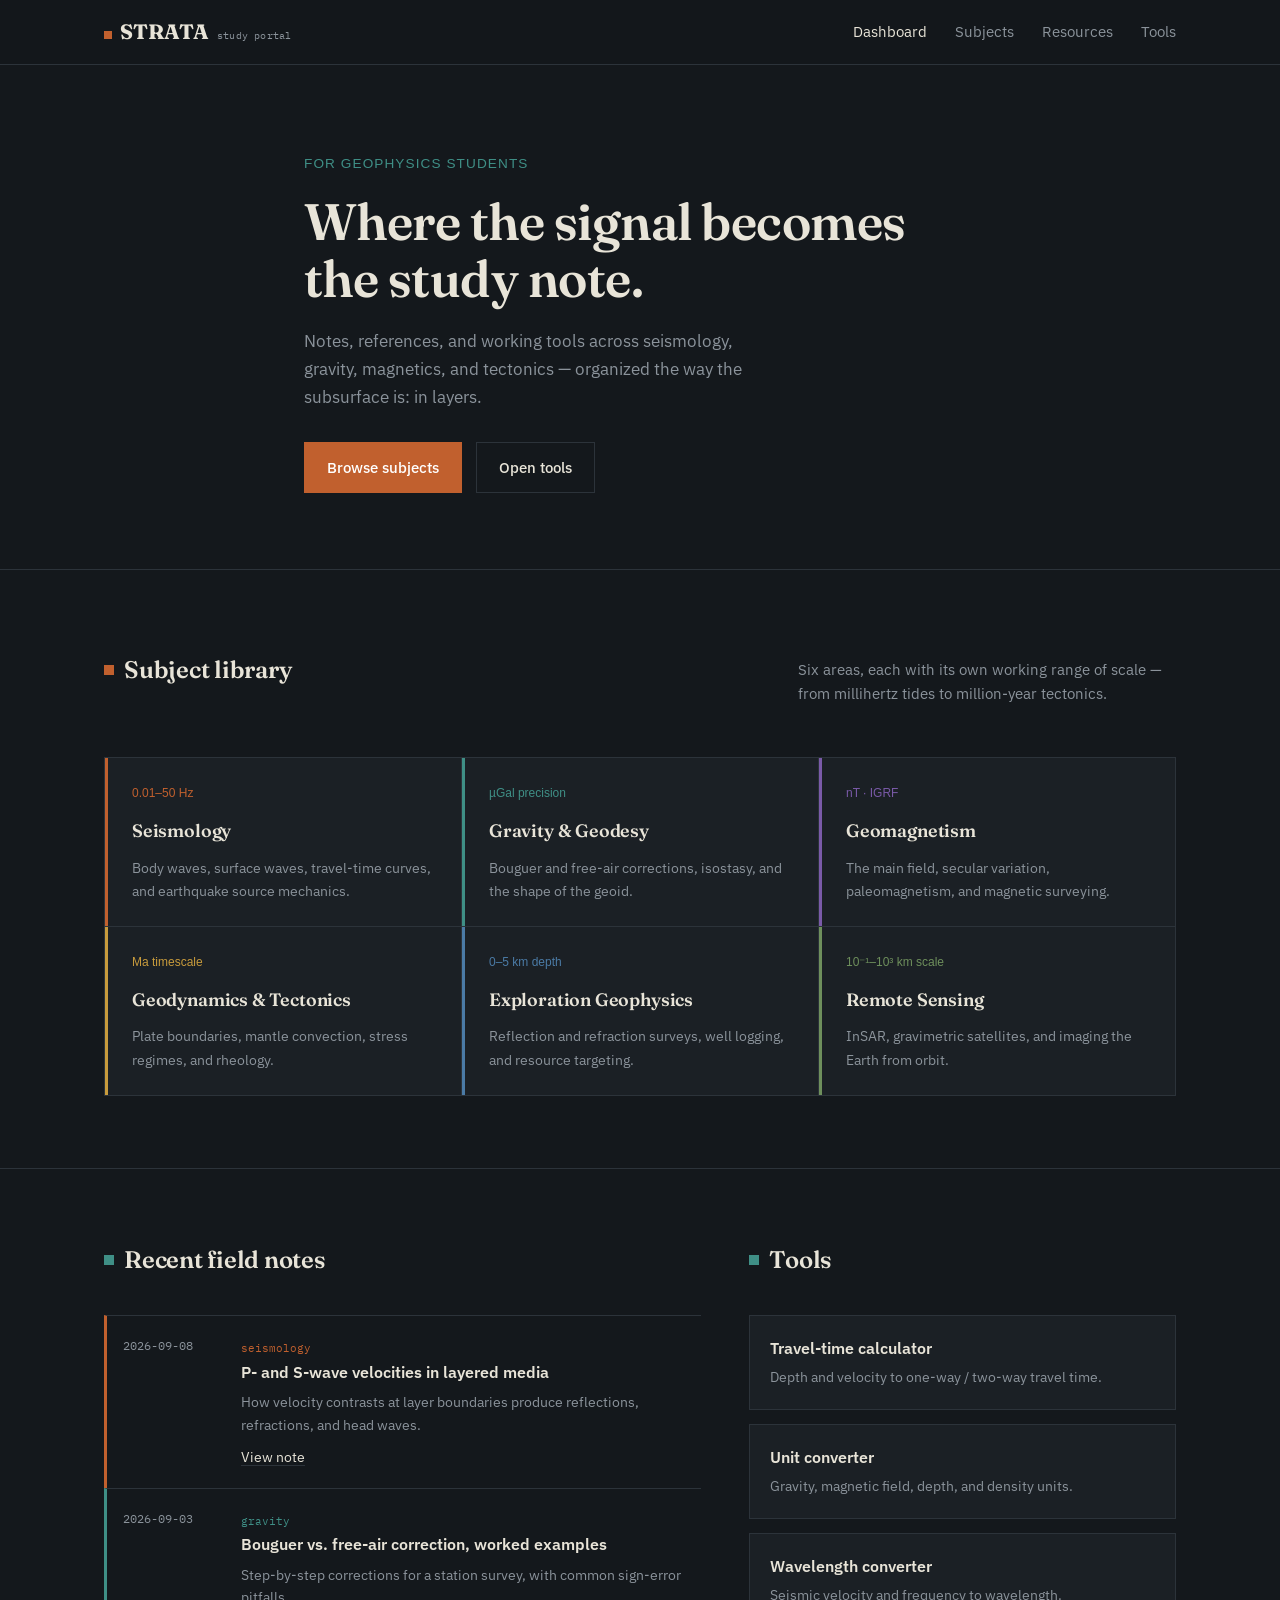
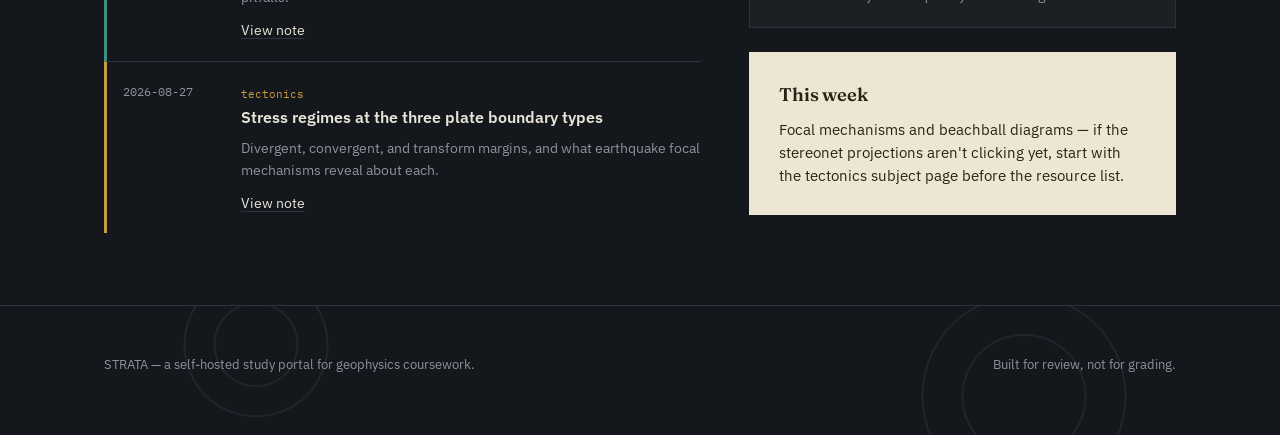
==== index.html @ 3a936500 "first commit" ====
<!DOCTYPE html>
<html lang="en">
<head>
<meta charset="UTF-8">
<meta name="viewport" content="width=device-width, initial-scale=1.0">
<title>STRATA — a geophysics study portal</title>
<link rel="stylesheet" href="styles.css">
</head>
<body>

<nav class="site-nav">
  <div class="wrap">
    <a href="index.html" class="wordmark"><span class="tick"></span>STRATA <small>study portal</small></a>
    <button class="nav-toggle" aria-label="Toggle menu">☰</button>
    <ul class="nav-links">
      <li><a href="index.html" class="active">Dashboard</a></li>
      <li><a href="subjects.html">Subjects</a></li>
      <li><a href="resources.html">Resources</a></li>
      <li><a href="tools.html">Tools</a></li>
    </ul>
  </div>
</nav>

<header class="hero">
  <canvas id="hero-trace"></canvas>
  <div class="hero-inner">
    <div class="wrap">
      <div class="hero-eyebrow">for geophysics students</div>
      <h1>Where the signal becomes the study note.</h1>
      <p>Notes, references, and working tools across seismology, gravity, magnetics, and tectonics — organized the way the subsurface is: in layers.</p>
      <div class="hero-actions">
        <a href="subjects.html" class="btn btn-primary">Browse subjects</a>
        <a href="tools.html" class="btn btn-ghost">Open tools</a>
      </div>
    </div>
  </div>
</header>

<section class="section">
  <div class="wrap">
    <div class="section-head">
      <h2 class="section-label"><span class="tick" style="background:var(--rust)"></span>Subject library</h2>
      <p class="section-note">Six areas, each with its own working range of scale — from millihertz tides to million-year tectonics.</p>
    </div>
    <div class="subject-grid">

      <a href="subjects.html#seismology" class="subject-card" style="--card-color: var(--rust)">
        <span class="range">0.01–50 Hz</span>
        <h3>Seismology</h3>
        <p>Body waves, surface waves, travel-time curves, and earthquake source mechanics.</p>
      </a>

      <a href="subjects.html#gravity" class="subject-card" style="--card-color: var(--teal)">
        <span class="range">µGal precision</span>
        <h3>Gravity &amp; Geodesy</h3>
        <p>Bouguer and free-air corrections, isostasy, and the shape of the geoid.</p>
      </a>

      <a href="subjects.html#magnetism" class="subject-card" style="--card-color: var(--violet)">
        <span class="range">nT · IGRF</span>
        <h3>Geomagnetism</h3>
        <p>The main field, secular variation, paleomagnetism, and magnetic surveying.</p>
      </a>

      <a href="subjects.html#tectonics" class="subject-card" style="--card-color: var(--ochre)">
        <span class="range">Ma timescale</span>
        <h3>Geodynamics &amp; Tectonics</h3>
        <p>Plate boundaries, mantle convection, stress regimes, and rheology.</p>
      </a>

      <a href="subjects.html#exploration" class="subject-card" style="--card-color: var(--blue)">
        <span class="range">0–5 km depth</span>
        <h3>Exploration Geophysics</h3>
        <p>Reflection and refraction surveys, well logging, and resource targeting.</p>
      </a>

      <a href="subjects.html#remote-sensing" class="subject-card" style="--card-color: var(--sage)">
        <span class="range">10⁻¹–10³ km scale</span>
        <h3>Remote Sensing</h3>
        <p>InSAR, gravimetric satellites, and imaging the Earth from orbit.</p>
      </a>

    </div>
  </div>
</section>

<section class="section">
  <div class="wrap two-col">
    <div>
      <div class="section-head">
        <h2 class="section-label"><span class="tick"></span>Recent field notes</h2>
      </div>
      <ul class="log-list">
        <li class="log-entry" style="--entry-color: var(--rust)">
          <span class="log-date">2026-09-08</span>
          <div class="log-body">
            <span class="tag" style="color:var(--rust)">seismology</span>
            <h4>P- and S-wave velocities in layered media</h4>
            <p>How velocity contrasts at layer boundaries produce reflections, refractions, and head waves.</p>
            <a href="resources.html" class="log-link">View note</a>
          </div>
        </li>
        <li class="log-entry" style="--entry-color: var(--teal)">
          <span class="log-date">2026-09-03</span>
          <div class="log-body">
            <span class="tag" style="color:var(--teal)">gravity</span>
            <h4>Bouguer vs. free-air correction, worked examples</h4>
            <p>Step-by-step corrections for a station survey, with common sign-error pitfalls.</p>
            <a href="resources.html" class="log-link">View note</a>
          </div>
        </li>
        <li class="log-entry" style="--entry-color: var(--ochre)">
          <span class="log-date">2026-08-27</span>
          <div class="log-body">
            <span class="tag" style="color:var(--ochre)">tectonics</span>
            <h4>Stress regimes at the three plate boundary types</h4>
            <p>Divergent, convergent, and transform margins, and what earthquake focal mechanisms reveal about each.</p>
            <a href="resources.html" class="log-link">View note</a>
          </div>
        </li>
      </ul>
    </div>

    <div>
      <div class="section-head">
        <h2 class="section-label"><span class="tick" style="background:var(--teal)"></span>Tools</h2>
      </div>
      <a href="tools.html#travel-time" class="tool-mini">
        <h4>Travel-time calculator</h4>
        <p>Depth and velocity to one-way / two-way travel time.</p>
      </a>
      <a href="tools.html#units" class="tool-mini">
        <h4>Unit converter</h4>
        <p>Gravity, magnetic field, depth, and density units.</p>
      </a>
      <a href="tools.html#wavelength" class="tool-mini">
        <h4>Wavelength converter</h4>
        <p>Seismic velocity and frequency to wavelength.</p>
      </a>

      <div class="paper-note" style="margin-top:24px">
        <h3>This week</h3>
        <p>Focal mechanisms and beachball diagrams — if the stereonet projections aren't clicking yet, start with the tectonics subject page before the resource list.</p>
      </div>
    </div>
  </div>
</section>

<footer>
  <div class="contour"></div>
  <div class="wrap footer-inner">
    <p>STRATA — a self-hosted study portal for geophysics coursework.</p>
    <p>Built for review, not for grading.</p>
  </div>
</footer>

<script src="script.js"></script>
</body>
</html>
---- styles.css ----
/* ============================================================
   STRATA — a geophysics study portal
   Design language: seismic traces, core-sample color coding,
   field-notebook paper insets on a deep basalt ground.
   ============================================================ */

@import url('https://fonts.googleapis.com/css2?family=Fraunces:opsz,wght@9..144,500;9..144,600;9..144,700&family=IBM+Plex+Sans:wght@400;500;600&family=IBM+Plex+Mono:wght@400;500&display=swap');

:root{
  --ink: #14181c;
  --panel: #1b2025;
  --panel-raised: #232a30;
  --paper: #ede6d3;
  --paper-ink: #2a2417;
  --rust: #c1602e;
  --teal: #3f8f86;
  --violet: #7a5aa8;
  --ochre: #c89b3c;
  --blue: #4b7ba6;
  --sage: #6e8f5c;
  --text: #e8e4d8;
  --text-muted: #8b939b;
  --line: #2c333a;

  --font-display: 'Fraunces', serif;
  --font-body: 'IBM Plex Sans', system-ui, sans-serif;
  --font-mono: 'IBM Plex Mono', 'SFMono-Regular', monospace;
}

*{ box-sizing: border-box; }

html{ scroll-behavior: smooth; }

body{
  margin: 0;
  background: var(--ink);
  color: var(--text);
  font-family: var(--font-body);
  font-size: 16px;
  line-height: 1.6;
  -webkit-font-smoothing: antialiased;
}

img{ max-width: 100%; display: block; }

a{ color: inherit; }

:focus-visible{
  outline: 2px solid var(--teal);
  outline-offset: 2px;
}

h1, h2, h3{
  font-family: var(--font-display);
  font-weight: 600;
  margin: 0;
  letter-spacing: -0.01em;
}

.wrap{
  max-width: 1120px;
  margin: 0 auto;
  padding: 0 24px;
}

/* ---------- Nav ---------- */
.site-nav{
  position: sticky;
  top: 0;
  z-index: 40;
  background: rgba(20,24,28,0.92);
  backdrop-filter: blur(6px);
  border-bottom: 1px solid var(--line);
}

.site-nav .wrap{
  display: flex;
  align-items: center;
  justify-content: space-between;
  height: 64px;
}

.wordmark{
  font-family: var(--font-display);
  font-size: 1.3rem;
  font-weight: 700;
  text-decoration: none;
  display: flex;
  align-items: baseline;
  gap: 8px;
}

.wordmark .tick{
  width: 8px;
  height: 8px;
  background: var(--rust);
  display: inline-block;
}

.wordmark small{
  font-family: var(--font-mono);
  font-size: 0.62rem;
  color: var(--text-muted);
  font-weight: 400;
  letter-spacing: 0.02em;
}

.nav-links{
  display: flex;
  gap: 28px;
  list-style: none;
  margin: 0;
  padding: 0;
}

.nav-links a{
  text-decoration: none;
  font-size: 0.94rem;
  color: var(--text-muted);
  transition: color 0.15s ease;
}

.nav-links a:hover, .nav-links a.active{
  color: var(--text);
}

.nav-toggle{
  display: none;
  background: none;
  border: 1px solid var(--line);
  color: var(--text);
  width: 40px;
  height: 40px;
  align-items: center;
  justify-content: center;
  cursor: pointer;
}

@media (max-width: 760px){
  .nav-toggle{ display: flex; }
  .nav-links{
    position: absolute;
    top: 64px;
    left: 0;
    right: 0;
    background: var(--panel);
    border-bottom: 1px solid var(--line);
    flex-direction: column;
    gap: 0;
    padding: 8px 0;
    display: none;
  }
  .nav-links.open{ display: flex; }
  .nav-links li{ border-top: 1px solid var(--line); }
  .nav-links li:first-child{ border-top: none; }
  .nav-links a{ display: block; padding: 14px 24px; }
}

/* ---------- Hero ---------- */
.hero{
  position: relative;
  overflow: hidden;
  border-bottom: 1px solid var(--line);
}

.hero canvas{
  position: absolute;
  inset: 0;
  width: 100%;
  height: 100%;
  opacity: 0.55;
}

.hero-inner{
  position: relative;
  padding: 88px 0 76px;
}

.hero-inner .wrap{ max-width: 720px; }

.hero-eyebrow{
  font-family: 'Space Grotesk', sans-serif ;
  font-size: 0.85rem;
  letter-spacing: 0.08em;
  text-transform: uppercase;
  color: var(--teal);
  margin-bottom: 18px;
}

.hero h1{
  font-size: clamp(2.1rem, 4.6vw, 3.2rem);
  line-height: 1.12;
  margin-bottom: 20px;
}

.hero p{
  font-size: 1.08rem;
  color: var(--text-muted);
  max-width: 46ch;
  margin-bottom: 32px;
}

.hero-actions{
  display: flex;
  gap: 14px;
  flex-wrap: wrap;
}

/* ---------- Buttons ---------- */
.btn{
  display: inline-flex;
  align-items: center;
  gap: 8px;
  padding: 12px 22px;
  font-family: var(--font-body);
  font-size: 0.95rem;
  font-weight: 500;
  text-decoration: none;
  border: 1px solid transparent;
  cursor: pointer;
  transition: background 0.15s ease, border-color 0.15s ease;
}

.btn-primary{
  background: var(--rust);
  color: #fff;
}
.btn-primary:hover{ background: #a94f24; }

.btn-ghost{
  border-color: var(--line);
  color: var(--text);
  background: transparent;
}
.btn-ghost:hover{ border-color: var(--text-muted); }

/* ---------- Section headings ---------- */
.section{
  padding: 72px 0;
  border-bottom: 1px solid var(--line);
}

.section-head{
  display: flex;
  align-items: baseline;
  justify-content: space-between;
  gap: 20px;
  margin-bottom: 36px;
  flex-wrap: wrap;
}

.section-label{
  display: flex;
  align-items: center;
  gap: 10px;
  font-size: 1.5rem;
}

.section-label .tick{
  width: 10px;
  height: 10px;
  background: var(--teal);
  flex-shrink: 0;
}

.section-note{
  color: var(--text-muted);
  font-size: 0.95rem;
  max-width: 42ch;
}

/* ---------- Subject cards ---------- */
.subject-grid{
  display: grid;
  grid-template-columns: repeat(3, 1fr);
  gap: 1px;
  background: var(--line);
  border: 1px solid var(--line);
}

@media (max-width: 860px){
  .subject-grid{ grid-template-columns: repeat(2, 1fr); }
}
@media (max-width: 560px){
  .subject-grid{ grid-template-columns: 1fr; }
}

.subject-card{
  background: var(--panel);
  padding: 26px 24px 24px;
  text-decoration: none;
  color: var(--text);
  border-left: 3px solid var(--card-color, var(--rust));
  transition: background 0.15s ease;
}

.subject-card:hover{ background: var(--panel-raised); }

.subject-card .range{
  font-family: 'Space Grotesk', sans-serif;
  font-size: 0.75rem;
  letter-spacing: o.08em;
  color: var(--card-color, var(--rust));
  margin-bottom: 14px;
  display: block;
}

.subject-card h3{
  font-size: 1.12rem;
  margin-bottom: 10px;
}

.subject-card p{
  font-size: 0.9rem;
  color: var(--text-muted);
  margin: 0;
}

/* ---------- Two column layout (notes + tools) ---------- */
.two-col{
  display: grid;
  grid-template-columns: 1.4fr 1fr;
  gap: 48px;
}

@media (max-width: 860px){
  .two-col{ grid-template-columns: 1fr; }
}

/* ---------- Note / log list ---------- */
.log-list{
  list-style: none;
  margin: 0;
  padding: 0;
}

.log-entry{
  display: grid;
  grid-template-columns: 100px 1fr;
  gap: 18px;
  padding: 18px 0;
  border-top: 1px solid var(--line);
  border-left: 3px solid var(--entry-color, var(--rust));
  padding-left: 16px;
}

.log-entry:first-child{ border-top: 1px solid var(--line); }

.log-date{
  font-family: var(--font-mono);
  font-size: 0.76rem;
  color: var(--text-muted);
  padding-top: 2px;
}

.log-link.disabled:hover {
  opacity: 0.6;
}

.log-body h4{
  font-family: var(--font-body);
  font-weight: 600;
  font-size: 1rem;
  margin: 0 0 6px;
}

.log-body p{
  font-size: 0.88rem;
  color: var(--text-muted);
  margin: 0 0 8px;
}

.tag{
  font-family: var(--font-mono);
  font-size: 0.68rem;
  color: var(--entry-color, var(--rust));
}

.log-link{
  font-size: 0.85rem;
  text-decoration: underline;
  text-decoration-color: var(--line);
  text-underline-offset: 3px;
  
}

/* Paste directly below .log-link */
.log-link.disabled {
  opacity: 0.45;
  cursor: not-allowed;
  text-decoration-style: dashed;
  filter: grayscale(1);
}

.log-link.disabled:hover {
  opacity: 0.6;
}

/* ---------- Tool mini-cards ---------- */
.tool-mini{
  display: block;
  background: var(--panel);
  border: 1px solid var(--line);
  padding: 20px;
  margin-bottom: 14px;
  text-decoration: none;
  color: var(--text);
}

.tool-mini:hover{ border-color: var(--teal); }

.tool-mini h4{
  font-size: 0.98rem;
  font-weight: 600;
  margin: 0 0 6px;
}

.tool-mini p{
  font-size: 0.85rem;
  color: var(--text-muted);
  margin: 0;
}

/* ---------- Paper note (field-notebook inset) ---------- */
.paper-note{
  background: var(--paper);
  color: var(--paper-ink);
  padding: 28px 30px;
  font-family: var(--font-body);
}

.paper-note h3{
  font-family: var(--font-display);
  font-size: 1.15rem;
  margin-bottom: 10px;
}

.paper-note p{
  font-size: 0.92rem;
  line-height: 1.55;
  margin: 0;
}

/* ---------- Filters (resources page) ---------- */
.filter-row{
  display: flex;
  flex-wrap: wrap;
  gap: 8px;
  margin-bottom: 32px;
}

@keyframes fadeIn {
  from { opacity: 0; transform: translateY(4px); }
  to { opacity: 1; transform: translateY(0); }
}
.log-entry { animation: fadeIn 0.2s ease; }

.filter-btn{
  font-family: var(--font-mono);
  font-size: 0.76rem;
  padding: 8px 14px;
  border: 1px solid var(--line);
  background: transparent;
  color: var(--text-muted);
  cursor: pointer;
}

.filter-btn.active{
  border-color: var(--filter-color, var(--teal));
  color: var(--filter-color, var(--teal));
}

/* ---------- Tools page ---------- */
.tool-panel{
  background: var(--panel);
  border: 1px solid var(--line);
  padding: 32px;
  margin-bottom: 40px;
}

.tool-panel h3{
  font-size: 1.2rem;
  margin-bottom: 8px;
}

.tool-panel > p{
  color: var(--text-muted);
  font-size: 0.9rem;
  margin-bottom: 24px;
  max-width: 60ch;
}

.field-row{
  display: grid;
  grid-template-columns: repeat(auto-fit, minmax(160px, 1fr));
  gap: 16px;
  margin-bottom: 20px;
}

.field{
  display: flex;
  flex-direction: column;
  gap: 6px;
}

.field label{
  font-size: 0.8rem;
  color: var(--text-muted);
}

.field select, .field input{
  background: var(--ink);
  border: 1px solid var(--line);
  color: var(--text);
  padding: 10px 12px;
  font-family: var(--font-mono);
  font-size: 0.9rem;
}

.tool-result{
  font-family: var(--font-mono);
  font-size: 0.95rem;
  background: var(--ink);
  border: 1px solid var(--line);
  padding: 14px 16px;
  color: var(--teal);
}

/* ---------- Footer ---------- */
footer{
  padding: 48px 0 60px;
  position: relative;
}

.contour{
  position: absolute;
  inset: 0;
  opacity: 0.5;
  background-image:
    radial-gradient(circle at 20% 30%, transparent 40px, var(--line) 41px, var(--line) 42px, transparent 43px),
    radial-gradient(circle at 20% 30%, transparent 70px, var(--line) 71px, var(--line) 72px, transparent 73px),
    radial-gradient(circle at 80% 70%, transparent 60px, var(--line) 61px, var(--line) 62px, transparent 63px),
    radial-gradient(circle at 80% 70%, transparent 100px, var(--line) 101px, var(--line) 102px, transparent 103px);
  pointer-events: none;
}

.footer-inner{
  position: relative;
  display: flex;
  justify-content: space-between;
  flex-wrap: wrap;
  gap: 20px;
  align-items: center;
}

.footer-inner p{
  font-size: 0.82rem;
  color: var(--text-muted);
  margin: 0;
}

/* ---------- Page header (non-home pages) ---------- */
.page-head{
  padding: 56px 0 44px;
  border-bottom: 1px solid var(--line);
}

.page-head .hero-eyebrow{ margin-bottom: 14px; }

.page-head h1{
  font-size: clamp(1.8rem, 4vw, 2.5rem);
  margin-bottom: 14px;
}

.page-head p{
  color: var(--text-muted);
  max-width: 56ch;
  font-size: 1rem;
}

/* ---------- Subject detail sections (subjects.html) ---------- */
.subject-detail{
  border-left: 3px solid var(--entry-color, var(--rust));
  padding-left: 24px;
  margin-bottom: 48px;
}

.subject-detail .range{
  font-family: 'Space Grotesk', sans-serif;
  font-size: 0.75rem;
  letter-spacing: 0.08em;
  color: var(--entry-color, var(--rust));
  display: block;
  margin-bottom: 10px;
}

.subject-detail h2{
  font-size: 1.5rem;
  margin-bottom: 10px;
}

.subject-detail > p{
  color: var(--text-muted);
  max-width: 62ch;
  margin-bottom: 18px;
}

.topic-list{
  list-style: none;
  margin: 0 0 18px;
  padding: 0;
  display: grid;
  grid-template-columns: repeat(2, 1fr);
  gap: 8px 24px;
}

@media (max-width: 600px){
  .topic-list{ grid-template-columns: 1fr; }
}

.topic-list li{
  font-size: 0.9rem;
  color: var(--text);
  padding-left: 14px;
  position: relative;
}

.topic-list li::before{
  content: '';
  position: absolute;
  left: 0;
  top: 9px;
  width: 5px;
  height: 5px;
  background: var(--entry-color, var(--rust));
}

@media (prefers-reduced-motion: reduce){
  html{ scroll-behavior: auto; }
}
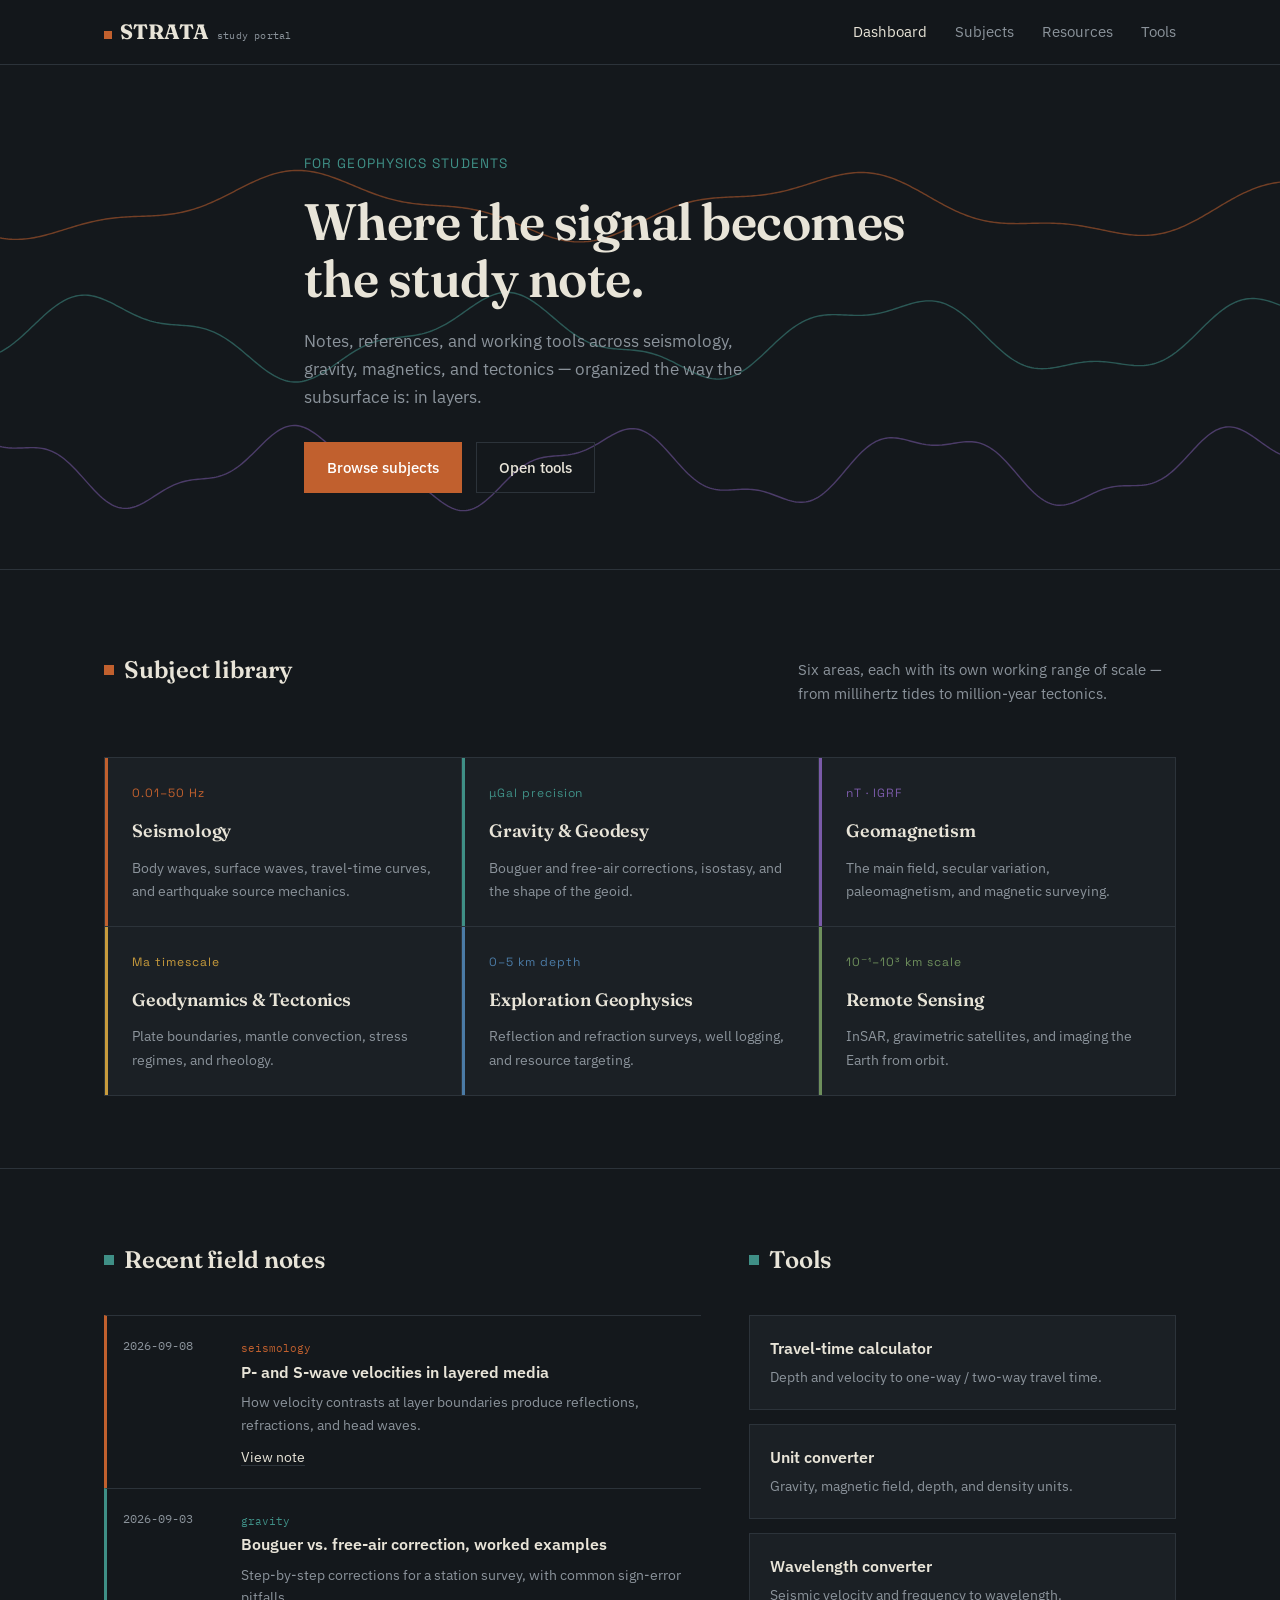
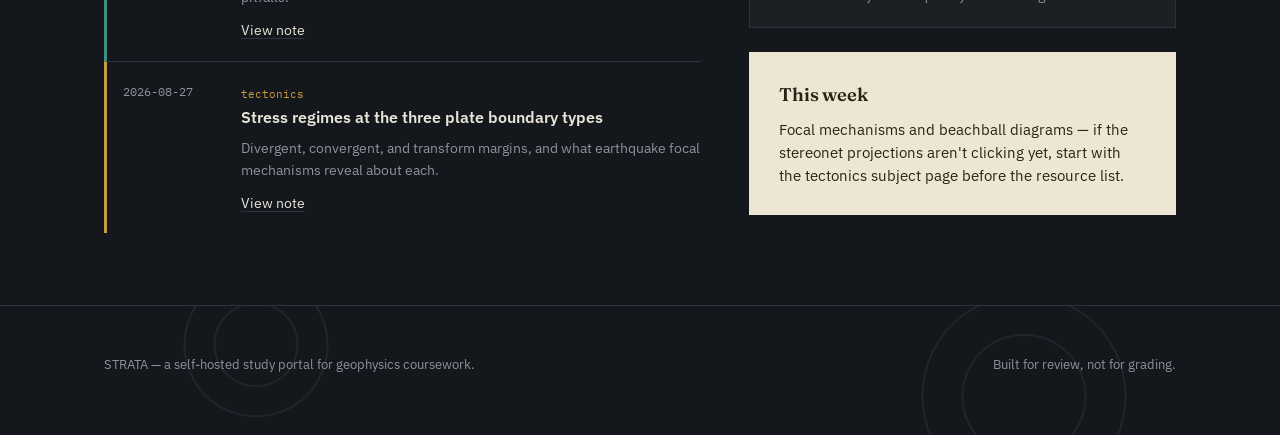
==== commit 26004091: "modifieed" ====
--- a/index.html
+++ b/index.html
@@ -11,7 +11,7 @@
 <nav class="site-nav">
   <div class="wrap">
     <a href="index.html" class="wordmark"><span class="tick"></span>STRATA <small>study portal</small></a>
-    <button class="nav-toggle" aria-label="Toggle menu">☰</button>
+    <button class="nav-toggle" aria-label="Toggle menu" aria-expanded="false">☰</button>
     <ul class="nav-links">
       <li><a href="index.html" class="active">Dashboard</a></li>
       <li><a href="subjects.html">Subjects</a></li>
@@ -97,7 +97,7 @@
             <span class="tag" style="color:var(--rust)">seismology</span>
             <h4>P- and S-wave velocities in layered media</h4>
             <p>How velocity contrasts at layer boundaries produce reflections, refractions, and head waves.</p>
-            <a href="resources.html" class="log-link">View note</a>
+            <a href="note.html" class="log-link">View note</a>
           </div>
         </li>
         <li class="log-entry" style="--entry-color: var(--teal)">
--- a/styles.css
+++ b/styles.css
@@ -4,7 +4,7 @@
    field-notebook paper insets on a deep basalt ground.
    ============================================================ */
 
-@import url('https://fonts.googleapis.com/css2?family=Fraunces:opsz,wght@9..144,500;9..144,600;9..144,700&family=IBM+Plex+Sans:wght@400;500;600&family=IBM+Plex+Mono:wght@400;500&display=swap');
+@import url('https://fonts.googleapis.com/css2?family=Fraunces:opsz,wght@9..144,500;9..144,600;9..144,700&family=IBM+Plex+Sans:wght@400;500;600&family=IBM+Plex+Mono:wght@400;500&family=Space+Grotesk:wght@500;600&display=swap');
 
 :root{
   --ink: #14181c;
@@ -25,6 +25,7 @@
   --font-display: 'Fraunces', serif;
   --font-body: 'IBM Plex Sans', system-ui, sans-serif;
   --font-mono: 'IBM Plex Mono', 'SFMono-Regular', monospace;
+  --font-label: 'Space Grotesk', 'IBM Plex Sans', system-ui, sans-serif;
 }
 
 *{ box-sizing: border-box; }
@@ -179,7 +180,7 @@
 .hero-inner .wrap{ max-width: 720px; }
 
 .hero-eyebrow{
-  font-family: 'Space Grotesk', sans-serif ;
+  font-family: var(--font-label);
   font-size: 0.85rem;
   letter-spacing: 0.08em;
   text-transform: uppercase;
@@ -297,9 +298,9 @@
 .subject-card:hover{ background: var(--panel-raised); }
 
 .subject-card .range{
-  font-family: 'Space Grotesk', sans-serif;
+  font-family: var(--font-label);
   font-size: 0.75rem;
-  letter-spacing: o.08em;
+  letter-spacing: 0.08em;
   color: var(--card-color, var(--rust));
   margin-bottom: 14px;
   display: block;
@@ -353,10 +354,6 @@
   padding-top: 2px;
 }
 
-.log-link.disabled:hover {
-  opacity: 0.6;
-}
-
 .log-body h4{
   font-family: var(--font-body);
   font-weight: 600;
@@ -395,6 +392,18 @@
 .log-link.disabled:hover {
   opacity: 0.6;
 }
+
+.pending-note{
+  display: inline-block;
+  margin-left: 10px;
+  font-family: var(--font-mono);
+  font-size: 0.72rem;
+  color: var(--ochre);
+  opacity: 0;
+  transition: opacity 0.18s ease;
+}
+
+.pending-note.visible{ opacity: 1; }
 
 /* ---------- Tool mini-cards ---------- */
 .tool-mini{
@@ -586,7 +595,7 @@
 }
 
 .subject-detail .range{
-  font-family: 'Space Grotesk', sans-serif;
+  font-family: var(--font-label);
   font-size: 0.75rem;
   letter-spacing: 0.08em;
   color: var(--entry-color, var(--rust));
@@ -637,4 +646,74 @@
 
 @media (prefers-reduced-motion: reduce){
   html{ scroll-behavior: auto; }
-}
+  .log-entry{ animation: none; }
+  .pending-note{ transition: none; }
+}
+
+/* ---------- Note detail page (note.html) ---------- */
+.note-wrap{ max-width: 720px; }
+
+.note-meta{
+  display: flex;
+  align-items: baseline;
+  gap: 16px;
+  margin-bottom: 14px;
+}
+
+.note .page-head{
+  border-left: 3px solid var(--entry-color, var(--rust));
+}
+
+.note h2{
+  font-size: 1.3rem;
+  margin: 40px 0 12px;
+}
+
+.note p{
+  color: var(--text);
+  max-width: 68ch;
+  margin: 0 0 16px;
+}
+
+.note .paper-note{ margin: 28px 0; }
+
+.note .topic-list{ margin-bottom: 24px; }
+
+.note .topic-list li{
+  color: var(--text-muted);
+  line-height: 1.55;
+  padding-bottom: 6px;
+}
+
+.note .topic-list li strong{ color: var(--text); font-weight: 600; }
+
+.formula{
+  font-family: var(--font-mono);
+  font-size: 1rem;
+  background: var(--panel);
+  border-left: 3px solid var(--entry-color, var(--rust));
+  padding: 18px 20px;
+  margin: 24px 0;
+  color: var(--text);
+  overflow-x: auto;
+}
+
+.check-list{
+  margin: 0 0 32px;
+  padding-left: 20px;
+  color: var(--text-muted);
+}
+
+.check-list li{
+  margin-bottom: 8px;
+  padding-left: 4px;
+}
+
+.note-nav{
+  display: flex;
+  gap: 12px;
+  flex-wrap: wrap;
+  margin-top: 40px;
+  padding-top: 28px;
+  border-top: 1px solid var(--line);
+}
